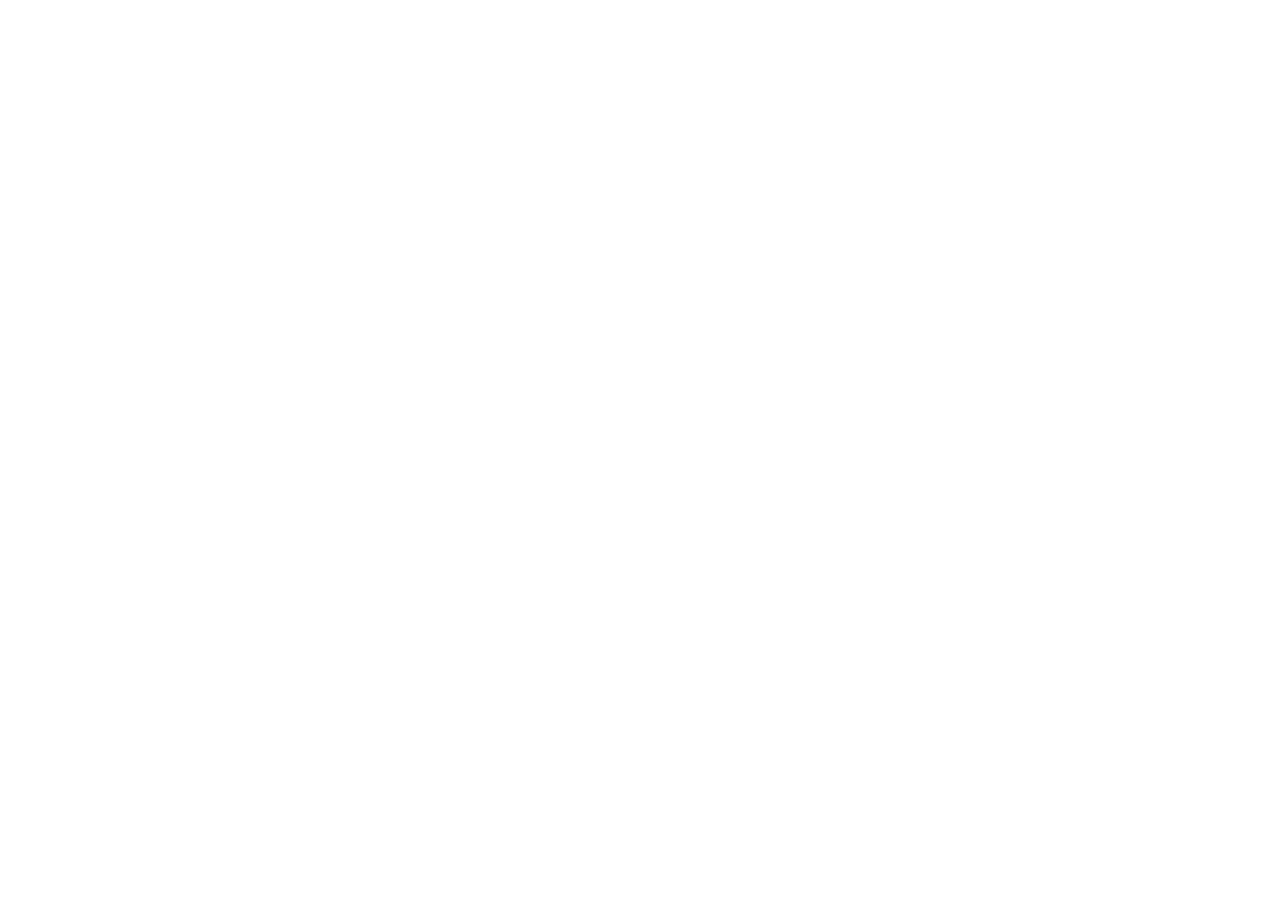
==== index.html @ 8ceddb2f "Initial commit" ====
<!DOCTYPE html>
<html lang="en">
  <head>
    <meta charset="UTF-8" />
    <meta http-equiv="X-UA-Compatible" content="IE=edge" />
    <meta name="viewport" content="width=device-width, initial-scale=1.0" />

    <!-- FONTES -->
    <link rel="preconnect" href="https://fonts.googleapis.com" />
    <link rel="preconnect" href="https://fonts.gstatic.com" crossorigin />
    <link
      href="https://fonts.googleapis.com/css2?family=Inter:wght@100;200;300;400;500;600;700;800;900&display=swap"
      rel="stylesheet"
    />

    <title>Git Search</title>
  </head>
  <body>

    <script type="module" src="./src/scripts/index.js"></script>
  </body>
</html>
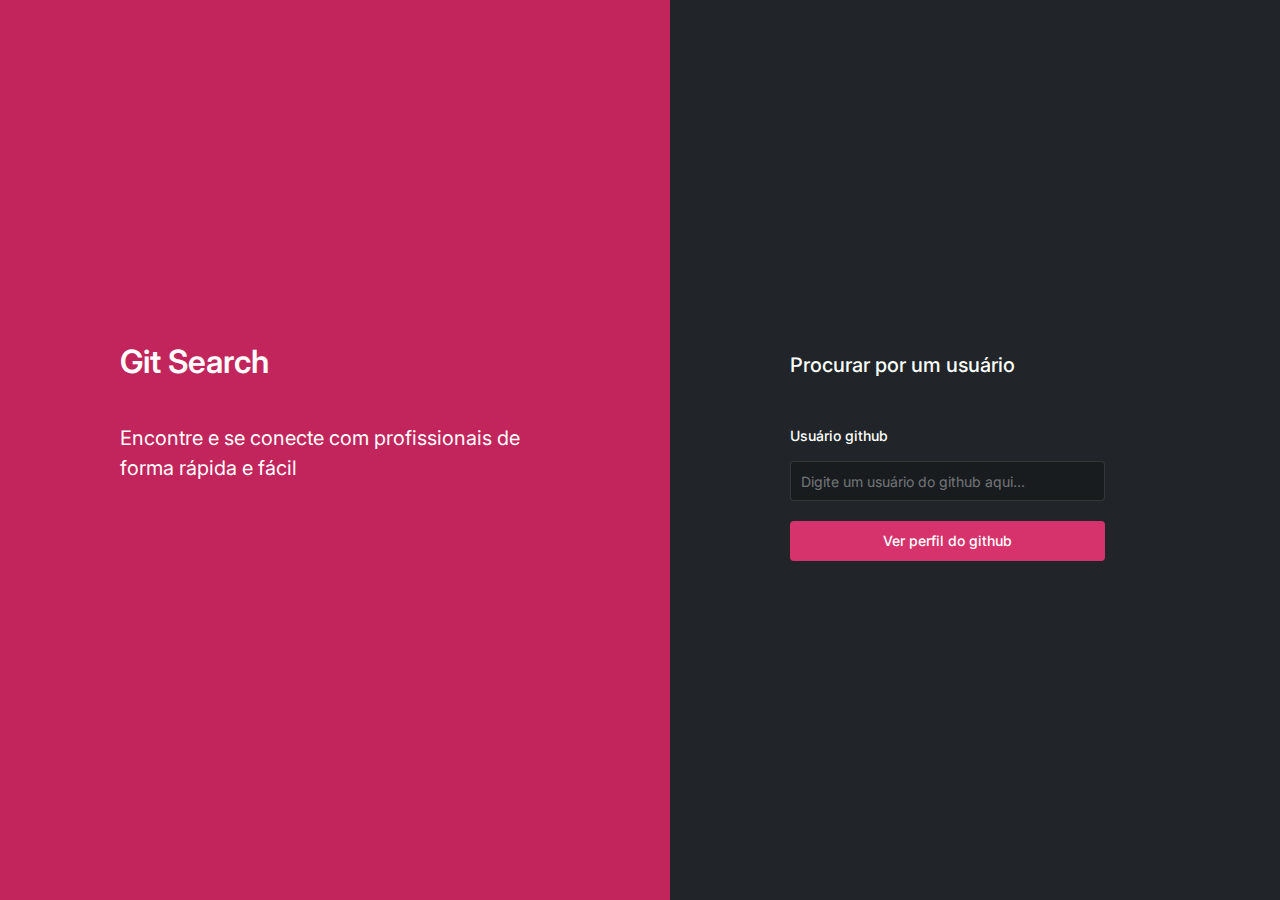
==== commit c146f5d6: "Entrega Kenzie: Git Search (ver-1)" ====
--- a/index.html
+++ b/index.html
@@ -8,15 +8,34 @@
     <!-- FONTES -->
     <link rel="preconnect" href="https://fonts.googleapis.com" />
     <link rel="preconnect" href="https://fonts.gstatic.com" crossorigin />
-    <link
-      href="https://fonts.googleapis.com/css2?family=Inter:wght@100;200;300;400;500;600;700;800;900&display=swap"
-      rel="stylesheet"
-    />
+    <link href="https://fonts.googleapis.com/css2?family=Inter:wght@100;200;300;400;500;600;700;800;900&display=swap" rel="stylesheet"/>
+    <link rel="stylesheet" href="./src/styles/reset.css">
+    <link rel="stylesheet" href="./src/styles/globalStyles.css">
+    <link rel="stylesheet" href="./src/pages/styles/index.css">
+    <link rel="stylesheet" href="./src/styles/buttons.css">
+
+    <script type="module" src="./src/pages/scripts/index.js" defer></script>
 
     <title>Git Search</title>
   </head>
   <body>
-
-    <script type="module" src="./src/scripts/index.js"></script>
+    <main class="main__container">
+      <section class="section__left">
+        <div>
+          <h1>Git Search</h1>
+          <p>Encontre e se conecte com profissionais de forma rápida e fácil</p>
+        </div>
+      </section>
+      <section class="section__right">
+        <div>
+          <h2>Procurar por um usuário</h2>
+          <form class="form__user" action="">
+            <label for="user">Usuário github</label>
+            <input type="text" id="user" placeholder="Digite um usuário do github aqui...">
+            <button class="button__primary">Ver perfil do github</button>
+          </form>
+        </div>
+      </section>
+    </main>
   </body>
 </html>
--- a/src/styles/globalStyles.css
+++ b/src/styles/globalStyles.css
@@ -0,0 +1,52 @@
+:root {
+  --color-brand-1: #c2255c;
+  --color-brand-2: #d6336c;
+  --color-grey-1: #191c1f;
+  --color-grey-2: #212529;
+  --color-grey-3: #33363a;
+  --color-grey-4: #373b3e;
+  --color-grey-5: #a6a8a9;
+  --color-grey-6: #D9D9D9;
+  --color-grey-7: #ffffff;
+  --color-alert: #c22554;
+  --color-purple: #520F84;
+
+  --font-primary: "Inter", sans-serif;
+
+  --font-weight-1: 700;
+  --font-weight-2: 600;
+  --font-weight-3: 500;
+  --font-weight-4: 400;
+
+  --font-size-1: 2.375rem;
+  --font-size-2: 2rem;
+  --font-size-3: 1.5rem;
+  --font-size-4: 1.25rem;
+  --font-size-5: 1.125rem;
+  --font-size-6: 1rem;
+  --font-size-7: 0.875rem;
+
+  --line-height-default: 150%;
+  --line-height-1: 3.125rem;
+  --line-height-2: 1.875rem;
+  --line-height-3: 1.5rem;
+  --line-height-4: 1.125rem;
+  --line-height-5: 1.0625rem;
+
+  --border-radius-img: 50%;
+  --border-radius-1: 0.5rem;
+  --border-radius-2: 0.3125rem;
+  --border-radius-3: 0.25rem;
+
+  --gap-1: 3.125rem;
+  --gap-2: 2.3125rem;
+  --gap-3: 1.5625rem;
+  --gap-4: 1.375rem;
+  --gap-5: 1.25rem;
+  --gap-6: 0.9375rem;
+}
+
+body {
+  font-family: var(--font-primary);
+  background-color: var(--color-grey-2);
+}--- a/src/pages/styles/index.css
+++ b/src/pages/styles/index.css
@@ -0,0 +1,100 @@
+/* HOME PAGE */
+
+.main__container {
+    display: flex;
+    flex-direction: row;
+    width: 100vw;
+    height: 100vh;
+}
+
+.section__left {
+    display: flex;
+    justify-content: flex-end;
+    align-items: center;
+    width: 100%;
+    height: 100vh;
+    background-color: var(--color-brand-1);
+    gap: var(--gap-1);
+}
+
+.section__left > div {
+    display: flex;
+    flex-direction: column;
+    margin: auto 7.5rem auto 7.5rem;
+    width: 26.875rem;
+    gap: var(--gap-2);
+}
+
+.section__left > div > h1 {
+    font-weight: var(--font-weight-2);
+    font-size: var(--font-size-2);
+    line-height: var(--line-height-default);
+    color: var(--color-grey-7);
+}
+
+.section__left > div > p {
+    margin-bottom: 5rem;
+    font-weight: var(--font-weight-4);
+    font-size: var(--font-size-4);
+    line-height: var(--line-height-default);
+    color: var(--color-grey-7);
+}
+
+.section__right {
+    display: flex;
+    justify-content: flex-start;
+    align-items: center;
+    width: 100%;
+    height: 100vh;
+    background-color: var(--color-grey-2);
+    gap: var(--gap-1);
+}
+
+.section__right > div {
+    display: flex;
+    flex-direction: column;
+    margin: auto 7.5rem auto 7.5rem;
+    width: 19.6875rem;
+}
+
+.section__right > div > h2 {
+    margin-top: 0.625rem;
+    margin-bottom: 2.8125rem;
+    font-weight: var(--font-weight-3);
+    font-size: var(--font-size-4);
+    line-height: var(--line-height-default);
+    color: var(--color-grey-7);
+}
+
+.form__user {
+    display: flex;
+    flex-direction: column;
+    justify-content: space-between;
+    gap: var(--gap-6);
+}
+
+.form__user > label {
+    font-weight: var(--font-weight-3);
+    font-size: var(--font-size-7);
+    line-height: var(--line-height-default);
+    color: var(--color-grey-7);
+}
+
+.form__user > input {
+    margin-bottom: 0.3125rem;
+    padding-left: 0.625rem;
+    width: 100%;
+    height: 2.5rem;
+    text-align: left;
+    color: var(--color-grey-5);
+    background: var(--color-grey-1);
+    border: 0.0625rem solid rgba(255, 255, 255, 0.12);
+    border-radius: var(--border-radius-3);
+}
+
+.form__user > input::placeholder {
+    font-weight: var(--font-weight-4);
+    font-size: var(--font-size-7);
+    line-height: var(--line-height-default);
+    color: rgba(255, 255, 255, 0.4);
+}--- a/src/styles/buttons.css
+++ b/src/styles/buttons.css
@@ -0,0 +1,83 @@
+.button__default {
+    width: 10.625rem;
+    height: 2.5rem;
+    font-weight: var(--font-weight-2);
+    font-size: var(--font-size-7);
+    color: var(--color-grey-7);
+    background: rgba(255, 255, 255, 0.08);
+    border: 0.0625rem solid rgba(255, 255, 255, 0.08);
+    border-radius: var(--border-radius-1);
+    cursor: pointer;
+}
+
+.button__default:hover {
+    color: var(--color-grey-7);
+    background-color: var(--color-brand-2);
+    border: 0.0625rem solid var(--color-brand-2);
+    transition: 0.5s;
+}
+
+.button__primary {
+    width: 19.6875rem;
+    height: 2.5rem; 
+    font-weight: var(--font-weight-3);
+    font-size: var(--font-size-7);
+    line-height: var(--line-height-default);
+    color: var(--color-grey-7);
+    background-color: var(--color-brand-2);
+    border-radius: var(--border-radius-3);
+    cursor: pointer;
+}
+
+.button__primary:hover {
+    color: var(--color-grey-7);
+    background-color: var(--color-brand-1);
+    transition: 0.5s;
+}
+
+.button__secondary {
+    width: 19.6875rem;
+    font-weight: var(--font-weight-3);
+    font-size: var(--font-size-7);
+    line-height: var(--line-height-default);
+    color: var(--color-grey-7);
+    background-color: var(--color-grey-2);
+    border: 0.0625rem solid var(--color-grey-7);
+    border-radius: var(--border-radius-3);
+    cursor: pointer;
+}
+
+.button__secondary:hover {
+    color: var(--color-grey-7);
+    background-color: var(--color-brand-2);
+    border: 0.0625rem solid var(--color-brand-2);
+    transition: 0.5s;
+}
+
+.form__user > button {
+
+}
+
+.header-user__container > div > button {
+    font-weight: var(--font-weight-2);
+    font-size: var(--font-size-7);
+    color: var(--color-grey-7);
+    background: rgba(255, 255, 255, 0.08);
+    border-radius: var(--border-radius-1);
+}
+
+.main-user__container > ul > li > button {
+    width: 5.9375rem;
+    height: 1.875rem;
+    line-height: var(--line-height-5);
+    font-weight: var(--font-weight-3);
+    font-size: var(--font-size-7);
+}
+
+.info__error > div > button {
+    font-weight: var(--font-weight-2);
+    font-size: var(--font-size-5);
+    line-height: var(--line-height-4);
+    height: 3.75rem;
+    border-radius: var(--border-radius-1);
+}